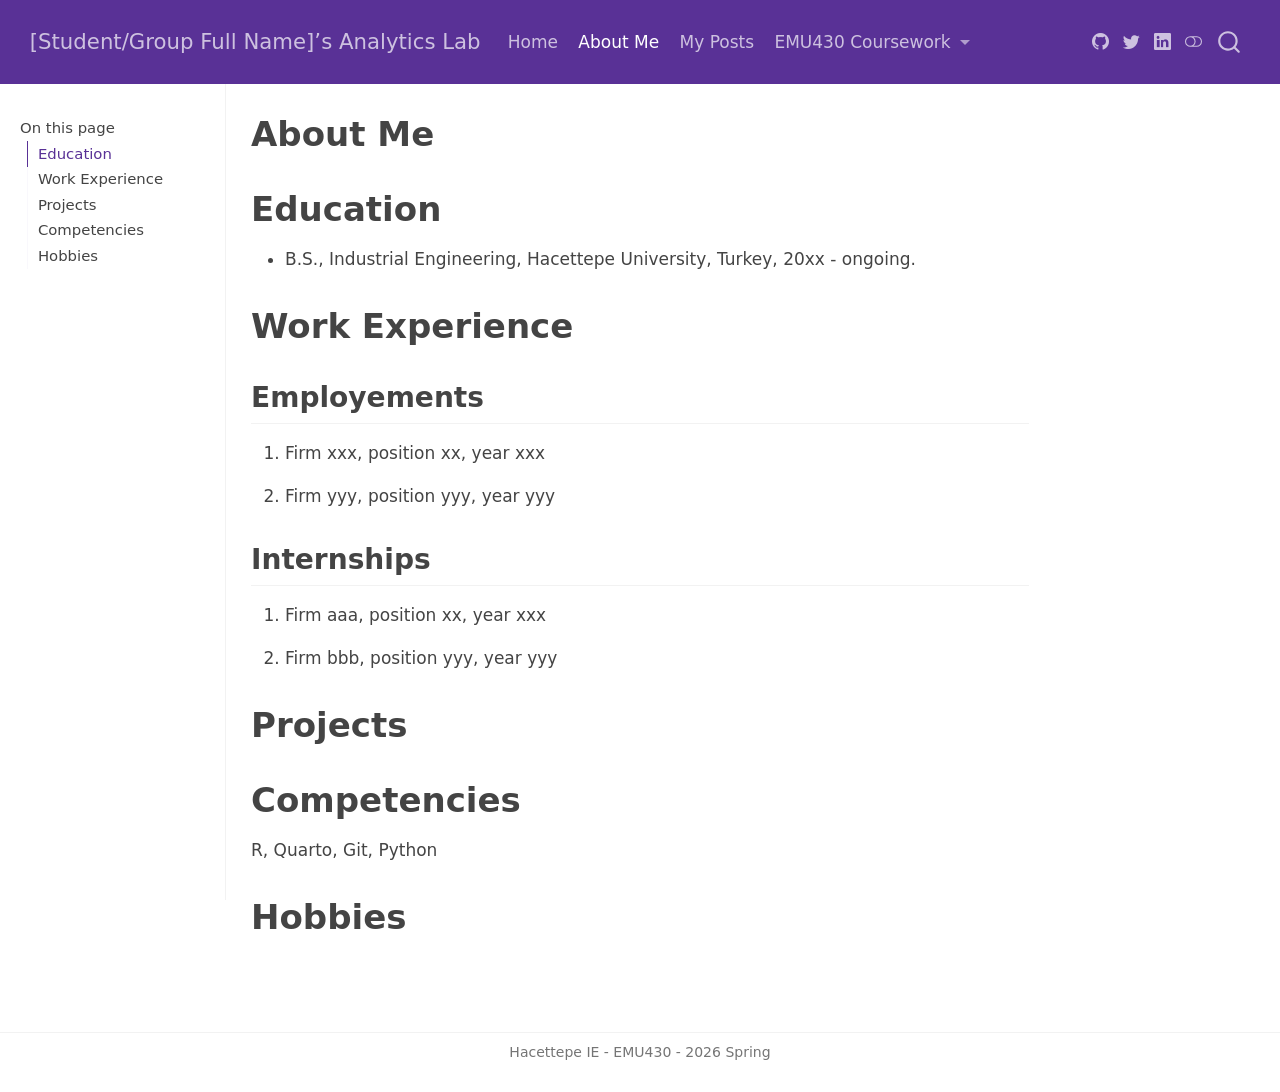
==== docs/about.html @ 42df0af8 "render website" ====
<!DOCTYPE html>
<html xmlns="http://www.w3.org/1999/xhtml" lang="en" xml:lang="en"><head>

<meta charset="utf-8">
<meta name="generator" content="quarto-1.9.30">

<meta name="viewport" content="width=device-width, initial-scale=1.0, user-scalable=yes">


<title>About Me – [Student/Group Full Name]’s Analytics Lab</title>
<style>
/* Default styles provided by pandoc.
** See https://pandoc.org/MANUAL.html#variables-for-html for config info.
*/
code{white-space: pre-wrap;}
span.smallcaps{font-variant: small-caps;}
div.columns{display: flex; gap: min(4vw, 1.5em);}
div.column{flex: auto; overflow-x: auto;}
div.hanging-indent{margin-left: 1.5em; text-indent: -1.5em;}
ul.task-list{list-style: none;}
ul.task-list li input[type="checkbox"] {
  width: 0.8em;
  margin: 0 0.8em 0.2em -1em; /* quarto-specific, see https://github.com/quarto-dev/quarto-cli/issues/4556 */ 
  vertical-align: middle;
}
</style>


<script src="site_libs/quarto-nav/quarto-nav.js"></script>
<script src="site_libs/quarto-nav/headroom.min.js"></script>
<script src="site_libs/clipboard/clipboard.min.js"></script>
<script src="site_libs/quarto-search/autocomplete.umd.js"></script>
<script src="site_libs/quarto-search/fuse.min.js"></script>
<script src="site_libs/quarto-search/quarto-search.js"></script>
<meta name="quarto:offset" content="./">
<script src="site_libs/quarto-html/quarto.js" type="module"></script>
<script src="site_libs/quarto-html/tabsets/tabsets.js" type="module"></script>
<script src="site_libs/quarto-html/popper.min.js"></script>
<script src="site_libs/quarto-html/tippy.umd.min.js"></script>
<script src="site_libs/quarto-html/anchor.min.js"></script>
<link href="site_libs/quarto-html/tippy.css" rel="stylesheet">
<link href="site_libs/quarto-html/quarto-syntax-highlighting-b6a8276bf55561bdbc268162d41bd1f7.css" rel="stylesheet" class="quarto-color-scheme" id="quarto-text-highlighting-styles">
<link href="site_libs/quarto-html/quarto-syntax-highlighting-dark-a8da12e74b29c2e7b17644f84b91567b.css" rel="stylesheet" class="quarto-color-scheme quarto-color-alternate" id="quarto-text-highlighting-styles">
<link href="site_libs/quarto-html/quarto-syntax-highlighting-b6a8276bf55561bdbc268162d41bd1f7.css" rel="stylesheet" class="quarto-color-scheme-extra" id="quarto-text-highlighting-styles">
<script src="site_libs/bootstrap/bootstrap.min.js"></script>
<link href="site_libs/bootstrap/bootstrap-icons.css" rel="stylesheet">
<link href="site_libs/bootstrap/bootstrap-395c188b881b0a90ebad1752b08cd63b.min.css" rel="stylesheet" append-hash="true" class="quarto-color-scheme" id="quarto-bootstrap" data-mode="light">
<link href="site_libs/bootstrap/bootstrap-dark-3bea599cb692cbf2e1308bd1668d69fb.min.css" rel="stylesheet" append-hash="true" class="quarto-color-scheme quarto-color-alternate" id="quarto-bootstrap" data-mode="dark">
<link href="site_libs/bootstrap/bootstrap-395c188b881b0a90ebad1752b08cd63b.min.css" rel="stylesheet" append-hash="true" class="quarto-color-scheme-extra" id="quarto-bootstrap" data-mode="light">
<script id="quarto-search-options" type="application/json">{
  "location": "navbar",
  "copy-button": false,
  "collapse-after": 3,
  "panel-placement": "end",
  "type": "overlay",
  "limit": 50,
  "keyboard-shortcut": [
    "f",
    "/",
    "s"
  ],
  "show-item-context": false,
  "language": {
    "search-no-results-text": "No results",
    "search-matching-documents-text": "matching documents",
    "search-copy-link-title": "Copy link to search",
    "search-hide-matches-text": "Hide additional matches",
    "search-more-match-text": "more match in this document",
    "search-more-matches-text": "more matches in this document",
    "search-clear-button-title": "Clear",
    "search-text-placeholder": "",
    "search-detached-cancel-button-title": "Cancel",
    "search-submit-button-title": "Submit",
    "search-label": "Search"
  }
}</script>


<link rel="stylesheet" href="styles.css">
</head>

<body class="docked nav-fixed quarto-light"><script id="quarto-html-before-body" type="application/javascript">
    const toggleBodyColorMode = (bsSheetEl) => {
      const mode = bsSheetEl.getAttribute("data-mode");
      const bodyEl = window.document.querySelector("body");
      if (mode === "dark") {
        bodyEl.classList.add("quarto-dark");
        bodyEl.classList.remove("quarto-light");
      } else {
        bodyEl.classList.add("quarto-light");
        bodyEl.classList.remove("quarto-dark");
      }
    }
    const toggleBodyColorPrimary = () => {
      const bsSheetEl = window.document.querySelector("link#quarto-bootstrap:not([rel=disabled-stylesheet])");
      if (bsSheetEl) {
        toggleBodyColorMode(bsSheetEl);
      }
    }
    const setColorSchemeToggle = (alternate) => {
      const toggles = window.document.querySelectorAll('.quarto-color-scheme-toggle');
      for (let i=0; i < toggles.length; i++) {
        const toggle = toggles[i];
        if (toggle) {
          if (alternate) {
            toggle.classList.add("alternate");
          } else {
            toggle.classList.remove("alternate");
          }
        }
      }
    };
    const toggleColorMode = (alternate) => {
      // Switch the stylesheets
      const primaryStylesheets = window.document.querySelectorAll('link.quarto-color-scheme:not(.quarto-color-alternate)');
      const alternateStylesheets = window.document.querySelectorAll('link.quarto-color-scheme.quarto-color-alternate');
      manageTransitions('#quarto-margin-sidebar .nav-link', false);
      if (alternate) {
        // note: dark is layered on light, we don't disable primary!
        enableStylesheet(alternateStylesheets);
        for (const sheetNode of alternateStylesheets) {
          if (sheetNode.id === "quarto-bootstrap") {
            toggleBodyColorMode(sheetNode);
          }
        }
      } else {
        disableStylesheet(alternateStylesheets);
        enableStylesheet(primaryStylesheets)
        toggleBodyColorPrimary();
      }
      manageTransitions('#quarto-margin-sidebar .nav-link', true);
      // Switch the toggles
      setColorSchemeToggle(alternate)
      // Hack to workaround the fact that safari doesn't
      // properly recolor the scrollbar when toggling (#1455)
      if (navigator.userAgent.indexOf('Safari') > 0 && navigator.userAgent.indexOf('Chrome') == -1) {
        manageTransitions("body", false);
        window.scrollTo(0, 1);
        setTimeout(() => {
          window.scrollTo(0, 0);
          manageTransitions("body", true);
        }, 40);
      }
    }
    const disableStylesheet = (stylesheets) => {
      for (let i=0; i < stylesheets.length; i++) {
        const stylesheet = stylesheets[i];
        stylesheet.rel = 'disabled-stylesheet';
      }
    }
    const enableStylesheet = (stylesheets) => {
      for (let i=0; i < stylesheets.length; i++) {
        const stylesheet = stylesheets[i];
        if(stylesheet.rel !== 'stylesheet') { // for Chrome, which will still FOUC without this check
          stylesheet.rel = 'stylesheet';
        }
      }
    }
    const manageTransitions = (selector, allowTransitions) => {
      const els = window.document.querySelectorAll(selector);
      for (let i=0; i < els.length; i++) {
        const el = els[i];
        if (allowTransitions) {
          el.classList.remove('notransition');
        } else {
          el.classList.add('notransition');
        }
      }
    }
    const isFileUrl = () => {
      return window.location.protocol === 'file:';
    }
    const hasAlternateSentinel = () => {
      let styleSentinel = getColorSchemeSentinel();
      if (styleSentinel !== null) {
        return styleSentinel === "alternate";
      } else {
        return false;
      }
    }
    const setStyleSentinel = (alternate) => {
      const value = alternate ? "alternate" : "default";
      if (!isFileUrl()) {
        window.localStorage.setItem("quarto-color-scheme", value);
      } else {
        localAlternateSentinel = value;
      }
    }
    const getColorSchemeSentinel = () => {
      if (!isFileUrl()) {
        const storageValue = window.localStorage.getItem("quarto-color-scheme");
        return storageValue != null ? storageValue : localAlternateSentinel;
      } else {
        return localAlternateSentinel;
      }
    }
    const toggleGiscusIfUsed = (isAlternate, darkModeDefault) => {
      const baseTheme = document.querySelector('#giscus-base-theme')?.value ?? 'light';
      const alternateTheme = document.querySelector('#giscus-alt-theme')?.value ?? 'dark';
      let newTheme = '';
      if(authorPrefersDark) {
        newTheme = isAlternate ? baseTheme : alternateTheme;
      } else {
        newTheme = isAlternate ? alternateTheme : baseTheme;
      }
      const changeGiscusTheme = () => {
        // From: https://github.com/giscus/giscus/issues/336
        const sendMessage = (message) => {
          const iframe = document.querySelector('iframe.giscus-frame');
          if (!iframe) return;
          iframe.contentWindow.postMessage({ giscus: message }, 'https://giscus.app');
        }
        sendMessage({
          setConfig: {
            theme: newTheme
          }
        });
      }
      const isGiscussLoaded = window.document.querySelector('iframe.giscus-frame') !== null;
      if (isGiscussLoaded) {
        changeGiscusTheme();
      }
    };
    const authorPrefersDark = false;
    const darkModeDefault = authorPrefersDark;
      document.querySelector('link#quarto-text-highlighting-styles.quarto-color-scheme-extra').rel = 'disabled-stylesheet';
      document.querySelector('link#quarto-bootstrap.quarto-color-scheme-extra').rel = 'disabled-stylesheet';
    let localAlternateSentinel = darkModeDefault ? 'alternate' : 'default';
    // Dark / light mode switch
    window.quartoToggleColorScheme = () => {
      // Read the current dark / light value
      let toAlternate = !hasAlternateSentinel();
      toggleColorMode(toAlternate);
      setStyleSentinel(toAlternate);
      toggleGiscusIfUsed(toAlternate, darkModeDefault);
      window.dispatchEvent(new Event('resize'));
    };
    // Switch to dark mode if need be
    if (hasAlternateSentinel()) {
      toggleColorMode(true);
    } else {
      toggleColorMode(false);
    }
  </script>

<div id="quarto-search-results"></div>
  <header id="quarto-header" class="headroom fixed-top">
    <nav class="navbar navbar-expand-lg " data-bs-theme="dark">
      <div class="navbar-container container-fluid">
      <div class="navbar-brand-container mx-auto">
    <a class="navbar-brand" href="./index.html">
    <span class="navbar-title">[Student/Group Full Name]’s Analytics Lab</span>
    </a>
  </div>
            <div id="quarto-search" class="" title="Search"></div>
          <button class="navbar-toggler" type="button" data-bs-toggle="collapse" data-bs-target="#navbarCollapse" aria-controls="navbarCollapse" role="menu" aria-expanded="false" aria-label="Toggle navigation" onclick="if (window.quartoToggleHeadroom) { window.quartoToggleHeadroom(); }">
  <span class="navbar-toggler-icon"></span>
</button>
          <div class="collapse navbar-collapse" id="navbarCollapse">
            <ul class="navbar-nav navbar-nav-scroll me-auto">
  <li class="nav-item">
    <a class="nav-link" href="./index.html"> 
<span class="menu-text">Home</span></a>
  </li>  
  <li class="nav-item">
    <a class="nav-link active" href="./about.html" aria-current="page"> 
<span class="menu-text">About Me</span></a>
  </li>  
  <li class="nav-item">
    <a class="nav-link" href="./posts.html"> 
<span class="menu-text">My Posts</span></a>
  </li>  
  <li class="nav-item dropdown ">
    <a class="nav-link dropdown-toggle" href="#" id="nav-menu-emu430-coursework" role="link" data-bs-toggle="dropdown" aria-expanded="false">
 <span class="menu-text">EMU430 Coursework</span>
    </a>
    <ul class="dropdown-menu" aria-labelledby="nav-menu-emu430-coursework">    
        <li>
    <a class="dropdown-item" href="./assignments.html">
 <span class="dropdown-text">Assignments</span></a>
  </li>  
        <li>
    <a class="dropdown-item" href="./project.html">
 <span class="dropdown-text">Project</span></a>
  </li>  
    </ul>
  </li>
</ul>
          </div> <!-- /navcollapse -->
            <div class="quarto-navbar-tools tools-wide">
    <a href="https://twitter.com" title="" class="quarto-navigation-tool px-1" aria-label=""><i class="bi bi-github"></i></a>
    <a href="https://twitter.com" title="" class="quarto-navigation-tool px-1" aria-label=""><i class="bi bi-twitter"></i></a>
    <a href="https://linkedin.com" title="" class="quarto-navigation-tool px-1" aria-label=""><i class="bi bi-linkedin"></i></a>
  <a href="" class="quarto-color-scheme-toggle quarto-navigation-tool  px-1" onclick="window.quartoToggleColorScheme(); return false;" title="Toggle dark mode"><i class="bi"></i></a>
</div>
      </div> <!-- /container-fluid -->
    </nav>
</header>
<!-- content -->
<div id="quarto-content" class="quarto-container page-columns page-rows-contents page-layout-article page-navbar">
<!-- sidebar -->
  <nav id="quarto-sidebar" class="sidebar collapse collapse-horizontal quarto-sidebar-collapse-item sidebar-navigation docked overflow-auto">
    <nav id="TOC" role="doc-toc" class="toc-active">
    <h2 id="toc-title">On this page</h2>
   
  <ul>
  <li><a href="#education" id="toc-education" class="nav-link active" data-scroll-target="#education">Education</a></li>
  <li><a href="#work-experience" id="toc-work-experience" class="nav-link" data-scroll-target="#work-experience">Work Experience</a>
  <ul class="collapse">
  <li><a href="#employements" id="toc-employements" class="nav-link" data-scroll-target="#employements">Employements</a></li>
  <li><a href="#internships" id="toc-internships" class="nav-link" data-scroll-target="#internships">Internships</a></li>
  </ul></li>
  <li><a href="#projects" id="toc-projects" class="nav-link" data-scroll-target="#projects">Projects</a></li>
  <li><a href="#competencies" id="toc-competencies" class="nav-link" data-scroll-target="#competencies">Competencies</a></li>
  <li><a href="#hobbies" id="toc-hobbies" class="nav-link" data-scroll-target="#hobbies">Hobbies</a></li>
  </ul>
</nav>
</nav>
<div id="quarto-sidebar-glass" class="quarto-sidebar-collapse-item" data-bs-toggle="collapse" data-bs-target=".quarto-sidebar-collapse-item"></div>
<!-- margin-sidebar -->
    <div id="quarto-margin-sidebar" class="sidebar margin-sidebar zindex-bottom">
    </div>
<!-- main -->
<main class="content" id="quarto-document-content">


<header id="title-block-header" class="quarto-title-block default">
<div class="quarto-title">
<h1 class="title">About Me</h1>
</div>



<div class="quarto-title-meta">

    
  
    
  </div>
  


</header>


<section id="education" class="level1">
<h1>Education</h1>
<ul>
<li>B.S., Industrial Engineering, Hacettepe University, Turkey, 20xx - ongoing.</li>
</ul>
</section>
<section id="work-experience" class="level1">
<h1>Work Experience</h1>
<section id="employements" class="level2">
<h2 class="anchored" data-anchor-id="employements">Employements</h2>
<ol type="1">
<li><p>Firm xxx, position xx, year xxx</p></li>
<li><p>Firm yyy, position yyy, year yyy</p></li>
</ol>
</section>
<section id="internships" class="level2">
<h2 class="anchored" data-anchor-id="internships">Internships</h2>
<ol type="1">
<li><p>Firm aaa, position xx, year xxx</p></li>
<li><p>Firm bbb, position yyy, year yyy</p></li>
</ol>
</section>
</section>
<section id="projects" class="level1">
<h1>Projects</h1>
</section>
<section id="competencies" class="level1">
<h1>Competencies</h1>
<p>R, Quarto, Git, Python</p>
</section>
<section id="hobbies" class="level1">
<h1>Hobbies</h1>


</section>

<a onclick="window.scrollTo(0, 0); return false;" role="button" id="quarto-back-to-top"><i class="bi bi-arrow-up"></i> Back to top</a></main> <!-- /main -->
<script id="quarto-html-after-body" type="application/javascript">
  window.document.addEventListener("DOMContentLoaded", function (event) {
    // Ensure there is a toggle, if there isn't float one in the top right
    if (window.document.querySelector('.quarto-color-scheme-toggle') === null) {
      const a = window.document.createElement('a');
      a.classList.add('top-right');
      a.classList.add('quarto-color-scheme-toggle');
      a.href = "";
      a.onclick = function() { try { window.quartoToggleColorScheme(); } catch {} return false; };
      const i = window.document.createElement("i");
      i.classList.add('bi');
      a.appendChild(i);
      window.document.body.appendChild(a);
    }
    setColorSchemeToggle(hasAlternateSentinel())
    const icon = "";
    const anchorJS = new window.AnchorJS();
    anchorJS.options = {
      placement: 'right',
      icon: icon
    };
    anchorJS.add('.anchored');
    const isCodeAnnotation = (el) => {
      for (const clz of el.classList) {
        if (clz.startsWith('code-annotation-')) {                     
          return true;
        }
      }
      return false;
    }
    const onCopySuccess = function(e) {
      // button target
      const button = e.trigger;
      // don't keep focus
      button.blur();
      // flash "checked"
      button.classList.add('code-copy-button-checked');
      var currentTitle = button.getAttribute("title");
      button.setAttribute("title", "Copied!");
      let tooltip;
      if (window.bootstrap) {
        button.setAttribute("data-bs-toggle", "tooltip");
        button.setAttribute("data-bs-placement", "left");
        button.setAttribute("data-bs-title", "Copied!");
        tooltip = new bootstrap.Tooltip(button, 
          { trigger: "manual", 
            customClass: "code-copy-button-tooltip",
            offset: [0, -8]});
        tooltip.show();    
      }
      setTimeout(function() {
        if (tooltip) {
          tooltip.hide();
          button.removeAttribute("data-bs-title");
          button.removeAttribute("data-bs-toggle");
          button.removeAttribute("data-bs-placement");
        }
        button.setAttribute("title", currentTitle);
        button.classList.remove('code-copy-button-checked');
      }, 1000);
      // clear code selection
      e.clearSelection();
    }
    const getTextToCopy = function(trigger) {
      const outerScaffold = trigger.parentElement.cloneNode(true);
      const codeEl = outerScaffold.querySelector('code');
      for (const childEl of codeEl.children) {
        if (isCodeAnnotation(childEl)) {
          childEl.remove();
        }
      }
      return codeEl.innerText;
    }
    const clipboard = new window.ClipboardJS('.code-copy-button:not([data-in-quarto-modal])', {
      text: getTextToCopy
    });
    clipboard.on('success', onCopySuccess);
    if (window.document.getElementById('quarto-embedded-source-code-modal')) {
      const clipboardModal = new window.ClipboardJS('.code-copy-button[data-in-quarto-modal]', {
        text: getTextToCopy,
        container: window.document.getElementById('quarto-embedded-source-code-modal')
      });
      clipboardModal.on('success', onCopySuccess);
    }
      var localhostRegex = new RegExp(/^(?:http|https):\/\/localhost\:?[0-9]*\//);
      var mailtoRegex = new RegExp(/^mailto:/);
        var filterRegex = new RegExp('/' + window.location.host + '/');
      var isInternal = (href) => {
          return filterRegex.test(href) || localhostRegex.test(href) || mailtoRegex.test(href);
      }
      // Inspect non-navigation links and adorn them if external
     var links = window.document.querySelectorAll('a[href]:not(.nav-link):not(.navbar-brand):not(.toc-action):not(.sidebar-link):not(.sidebar-item-toggle):not(.pagination-link):not(.no-external):not([aria-hidden]):not(.dropdown-item):not(.quarto-navigation-tool):not(.about-link)');
      for (var i=0; i<links.length; i++) {
        const link = links[i];
        if (!isInternal(link.href)) {
          // undo the damage that might have been done by quarto-nav.js in the case of
          // links that we want to consider external
          if (link.dataset.originalHref !== undefined) {
            link.href = link.dataset.originalHref;
          }
        }
      }
    function tippyHover(el, contentFn, onTriggerFn, onUntriggerFn) {
      const config = {
        allowHTML: true,
        maxWidth: 500,
        delay: 100,
        arrow: false,
        appendTo: function(el) {
            return el.parentElement;
        },
        interactive: true,
        interactiveBorder: 10,
        theme: 'quarto',
        placement: 'bottom-start',
      };
      if (contentFn) {
        config.content = contentFn;
      }
      if (onTriggerFn) {
        config.onTrigger = onTriggerFn;
      }
      if (onUntriggerFn) {
        config.onUntrigger = onUntriggerFn;
      }
      window.tippy(el, config); 
    }
    const noterefs = window.document.querySelectorAll('a[role="doc-noteref"]');
    for (var i=0; i<noterefs.length; i++) {
      const ref = noterefs[i];
      tippyHover(ref, function() {
        // use id or data attribute instead here
        let href = ref.getAttribute('data-footnote-href') || ref.getAttribute('href');
        try { href = new URL(href).hash; } catch {}
        const id = href.replace(/^#\/?/, "");
        const note = window.document.getElementById(id);
        if (note) {
          return note.innerHTML;
        } else {
          return "";
        }
      });
    }
    const xrefs = window.document.querySelectorAll('a.quarto-xref');
    const processXRef = (id, note) => {
      // Strip column container classes
      const stripColumnClz = (el) => {
        el.classList.remove("page-full", "page-columns");
        if (el.children) {
          for (const child of el.children) {
            stripColumnClz(child);
          }
        }
      }
      stripColumnClz(note)
      if (id === null || id.startsWith('sec-')) {
        // Special case sections, only their first couple elements
        const container = document.createElement("div");
        if (note.children && note.children.length > 2) {
          container.appendChild(note.children[0].cloneNode(true));
          for (let i = 1; i < note.children.length; i++) {
            const child = note.children[i];
            if (child.tagName === "P" && child.innerText === "") {
              continue;
            } else {
              container.appendChild(child.cloneNode(true));
              break;
            }
          }
          if (window.Quarto?.typesetMath) {
            window.Quarto.typesetMath(container);
          }
          return container.innerHTML
        } else {
          if (window.Quarto?.typesetMath) {
            window.Quarto.typesetMath(note);
          }
          return note.innerHTML;
        }
      } else {
        // Remove any anchor links if they are present
        const anchorLink = note.querySelector('a.anchorjs-link');
        if (anchorLink) {
          anchorLink.remove();
        }
        if (window.Quarto?.typesetMath) {
          window.Quarto.typesetMath(note);
        }
        if (note.classList.contains("callout")) {
          return note.outerHTML;
        } else {
          return note.innerHTML;
        }
      }
    }
    for (var i=0; i<xrefs.length; i++) {
      const xref = xrefs[i];
      tippyHover(xref, undefined, function(instance) {
        instance.disable();
        let url = xref.getAttribute('href');
        let hash = undefined; 
        if (url.startsWith('#')) {
          hash = url;
        } else {
          try { hash = new URL(url).hash; } catch {}
        }
        if (hash) {
          const id = hash.replace(/^#\/?/, "");
          const note = window.document.getElementById(id);
          if (note !== null) {
            try {
              const html = processXRef(id, note.cloneNode(true));
              instance.setContent(html);
            } finally {
              instance.enable();
              instance.show();
            }
          } else {
            // See if we can fetch this
            fetch(url.split('#')[0])
            .then(res => res.text())
            .then(html => {
              const parser = new DOMParser();
              const htmlDoc = parser.parseFromString(html, "text/html");
              const note = htmlDoc.getElementById(id);
              if (note !== null) {
                const html = processXRef(id, note);
                instance.setContent(html);
              } 
            }).finally(() => {
              instance.enable();
              instance.show();
            });
          }
        } else {
          // See if we can fetch a full url (with no hash to target)
          // This is a special case and we should probably do some content thinning / targeting
          fetch(url)
          .then(res => res.text())
          .then(html => {
            const parser = new DOMParser();
            const htmlDoc = parser.parseFromString(html, "text/html");
            const note = htmlDoc.querySelector('main.content');
            if (note !== null) {
              // This should only happen for chapter cross references
              // (since there is no id in the URL)
              // remove the first header
              if (note.children.length > 0 && note.children[0].tagName === "HEADER") {
                note.children[0].remove();
              }
              const html = processXRef(null, note);
              instance.setContent(html);
            } 
          }).finally(() => {
            instance.enable();
            instance.show();
          });
        }
      }, function(instance) {
      });
    }
        let selectedAnnoteEl;
        const selectorForAnnotation = ( cell, annotation) => {
          let cellAttr = 'data-code-cell="' + cell + '"';
          let lineAttr = 'data-code-annotation="' +  annotation + '"';
          const selector = 'span[' + cellAttr + '][' + lineAttr + ']';
          return selector;
        }
        const selectCodeLines = (annoteEl) => {
          const doc = window.document;
          const targetCell = annoteEl.getAttribute("data-target-cell");
          const targetAnnotation = annoteEl.getAttribute("data-target-annotation");
          const annoteSpan = window.document.querySelector(selectorForAnnotation(targetCell, targetAnnotation));
          const lines = annoteSpan.getAttribute("data-code-lines").split(",");
          const lineIds = lines.map((line) => {
            return targetCell + "-" + line;
          })
          let top = null;
          let height = null;
          let parent = null;
          if (lineIds.length > 0) {
              //compute the position of the single el (top and bottom and make a div)
              const el = window.document.getElementById(lineIds[0]);
              top = el.offsetTop;
              height = el.offsetHeight;
              parent = el.parentElement.parentElement;
            if (lineIds.length > 1) {
              const lastEl = window.document.getElementById(lineIds[lineIds.length - 1]);
              const bottom = lastEl.offsetTop + lastEl.offsetHeight;
              height = bottom - top;
            }
            if (top !== null && height !== null && parent !== null) {
              // cook up a div (if necessary) and position it 
              let div = window.document.getElementById("code-annotation-line-highlight");
              if (div === null) {
                div = window.document.createElement("div");
                div.setAttribute("id", "code-annotation-line-highlight");
                div.style.position = 'absolute';
                parent.appendChild(div);
              }
              div.style.top = top - 2 + "px";
              div.style.height = height + 4 + "px";
              div.style.left = 0;
              let gutterDiv = window.document.getElementById("code-annotation-line-highlight-gutter");
              if (gutterDiv === null) {
                gutterDiv = window.document.createElement("div");
                gutterDiv.setAttribute("id", "code-annotation-line-highlight-gutter");
                gutterDiv.style.position = 'absolute';
                const codeCell = window.document.getElementById(targetCell);
                const gutter = codeCell.querySelector('.code-annotation-gutter');
                gutter.appendChild(gutterDiv);
              }
              gutterDiv.style.top = top - 2 + "px";
              gutterDiv.style.height = height + 4 + "px";
            }
            selectedAnnoteEl = annoteEl;
          }
        };
        const unselectCodeLines = () => {
          const elementsIds = ["code-annotation-line-highlight", "code-annotation-line-highlight-gutter"];
          elementsIds.forEach((elId) => {
            const div = window.document.getElementById(elId);
            if (div) {
              div.remove();
            }
          });
          selectedAnnoteEl = undefined;
        };
          // Handle positioning of the toggle
      window.addEventListener(
        "resize",
        throttle(() => {
          elRect = undefined;
          if (selectedAnnoteEl) {
            selectCodeLines(selectedAnnoteEl);
          }
        }, 10)
      );
      function throttle(fn, ms) {
      let throttle = false;
      let timer;
        return (...args) => {
          if(!throttle) { // first call gets through
              fn.apply(this, args);
              throttle = true;
          } else { // all the others get throttled
              if(timer) clearTimeout(timer); // cancel #2
              timer = setTimeout(() => {
                fn.apply(this, args);
                timer = throttle = false;
              }, ms);
          }
        };
      }
        // Attach click handler to the DT
        const annoteDls = window.document.querySelectorAll('dt[data-target-cell]');
        for (const annoteDlNode of annoteDls) {
          annoteDlNode.addEventListener('click', (event) => {
            const clickedEl = event.target;
            if (clickedEl !== selectedAnnoteEl) {
              unselectCodeLines();
              const activeEl = window.document.querySelector('dt[data-target-cell].code-annotation-active');
              if (activeEl) {
                activeEl.classList.remove('code-annotation-active');
              }
              selectCodeLines(clickedEl);
              clickedEl.classList.add('code-annotation-active');
            } else {
              // Unselect the line
              unselectCodeLines();
              clickedEl.classList.remove('code-annotation-active');
            }
          });
        }
    const findCites = (el) => {
      const parentEl = el.parentElement;
      if (parentEl) {
        const cites = parentEl.dataset.cites;
        if (cites) {
          return {
            el,
            cites: cites.split(' ')
          };
        } else {
          return findCites(el.parentElement)
        }
      } else {
        return undefined;
      }
    };
    var bibliorefs = window.document.querySelectorAll('a[role="doc-biblioref"]');
    for (var i=0; i<bibliorefs.length; i++) {
      const ref = bibliorefs[i];
      const citeInfo = findCites(ref);
      if (citeInfo) {
        tippyHover(citeInfo.el, function() {
          var popup = window.document.createElement('div');
          citeInfo.cites.forEach(function(cite) {
            var citeDiv = window.document.createElement('div');
            citeDiv.classList.add('hanging-indent');
            citeDiv.classList.add('csl-entry');
            var biblioDiv = window.document.getElementById('ref-' + cite);
            if (biblioDiv) {
              citeDiv.innerHTML = biblioDiv.innerHTML;
            }
            popup.appendChild(citeDiv);
          });
          return popup.innerHTML;
        });
      }
    }
  });
  </script>
</div> <!-- /content -->
<footer class="footer">
  <div class="nav-footer">
    <div class="nav-footer-left">
      &nbsp;
    </div>   
    <div class="nav-footer-center">
<p>Hacettepe IE - EMU430 - 2026 Spring</p>
</div>
    <div class="nav-footer-right">
      &nbsp;
    </div>
  </div>
</footer>




</body></html>
---- docs/site_libs/quarto-html/quarto-syntax-highlighting-b6a8276bf55561bdbc268162d41bd1f7.css ----
/* quarto syntax highlight colors */
:root {
  --quarto-hl-ot-color: #003B4F;
  --quarto-hl-at-color: #657422;
  --quarto-hl-ss-color: #20794D;
  --quarto-hl-an-color: #5E5E5E;
  --quarto-hl-fu-color: #4758AB;
  --quarto-hl-st-color: #20794D;
  --quarto-hl-cf-color: #003B4F;
  --quarto-hl-op-color: #5E5E5E;
  --quarto-hl-er-color: #AD0000;
  --quarto-hl-bn-color: #AD0000;
  --quarto-hl-al-color: #AD0000;
  --quarto-hl-va-color: #111111;
  --quarto-hl-bu-color: inherit;
  --quarto-hl-ex-color: inherit;
  --quarto-hl-pp-color: #AD0000;
  --quarto-hl-in-color: #5E5E5E;
  --quarto-hl-vs-color: #20794D;
  --quarto-hl-wa-color: #5E5E5E;
  --quarto-hl-do-color: #5E5E5E;
  --quarto-hl-im-color: #00769E;
  --quarto-hl-ch-color: #20794D;
  --quarto-hl-dt-color: #AD0000;
  --quarto-hl-fl-color: #AD0000;
  --quarto-hl-co-color: #5E5E5E;
  --quarto-hl-cv-color: #5E5E5E;
  --quarto-hl-cn-color: #8f5902;
  --quarto-hl-sc-color: #5E5E5E;
  --quarto-hl-dv-color: #AD0000;
  --quarto-hl-kw-color: #003B4F;
}

/* other quarto variables */
:root {
  --quarto-font-monospace: SFMono-Regular, Menlo, Monaco, Consolas, "Liberation Mono", "Courier New", monospace;
}

/* syntax highlight based on Pandoc's rules */
pre > code.sourceCode > span {
  color: #003B4F;
}

code.sourceCode > span {
  color: #003B4F;
}

div.sourceCode,
div.sourceCode pre.sourceCode {
  color: #003B4F;
}

/* Normal */
code span {
  color: #003B4F;
}

/* Alert */
code span.al {
  color: #AD0000;
  font-style: inherit;
}

/* Annotation */
code span.an {
  color: #5E5E5E;
  font-style: inherit;
}

/* Attribute */
code span.at {
  color: #657422;
  font-style: inherit;
}

/* BaseN */
code span.bn {
  color: #AD0000;
  font-style: inherit;
}

/* BuiltIn */
code span.bu {
  font-style: inherit;
}

/* ControlFlow */
code span.cf {
  color: #003B4F;
  font-weight: bold;
  font-style: inherit;
}

/* Char */
code span.ch {
  color: #20794D;
  font-style: inherit;
}

/* Constant */
code span.cn {
  color: #8f5902;
  font-style: inherit;
}

/* Comment */
code span.co {
  color: #5E5E5E;
  font-style: inherit;
}

/* CommentVar */
code span.cv {
  color: #5E5E5E;
  font-style: italic;
}

/* Documentation */
code span.do {
  color: #5E5E5E;
  font-style: italic;
}

/* DataType */
code span.dt {
  color: #AD0000;
  font-style: inherit;
}

/* DecVal */
code span.dv {
  color: #AD0000;
  font-style: inherit;
}

/* Error */
code span.er {
  color: #AD0000;
  font-style: inherit;
}

/* Extension */
code span.ex {
  font-style: inherit;
}

/* Float */
code span.fl {
  color: #AD0000;
  font-style: inherit;
}

/* Function */
code span.fu {
  color: #4758AB;
  font-style: inherit;
}

/* Import */
code span.im {
  color: #00769E;
  font-style: inherit;
}

/* Information */
code span.in {
  color: #5E5E5E;
  font-style: inherit;
}

/* Keyword */
code span.kw {
  color: #003B4F;
  font-weight: bold;
  font-style: inherit;
}

/* Operator */
code span.op {
  color: #5E5E5E;
  font-style: inherit;
}

/* Other */
code span.ot {
  color: #003B4F;
  font-style: inherit;
}

/* Preprocessor */
code span.pp {
  color: #AD0000;
  font-style: inherit;
}

/* SpecialChar */
code span.sc {
  color: #5E5E5E;
  font-style: inherit;
}

/* SpecialString */
code span.ss {
  color: #20794D;
  font-style: inherit;
}

/* String */
code span.st {
  color: #20794D;
  font-style: inherit;
}

/* Variable */
code span.va {
  color: #111111;
  font-style: inherit;
}

/* VerbatimString */
code span.vs {
  color: #20794D;
  font-style: inherit;
}

/* Warning */
code span.wa {
  color: #5E5E5E;
  font-style: italic;
}

.prevent-inlining {
  content: "</";
}

/*# sourceMappingURL=5eae6a9ed249137e627790aed33a8396.css.map */
---- docs/site_libs/quarto-html/quarto-syntax-highlighting-dark-a8da12e74b29c2e7b17644f84b91567b.css ----
/* quarto syntax highlight colors */
:root {
  --quarto-hl-al-color: #f07178;
  --quarto-hl-an-color: #d4d0ab;
  --quarto-hl-at-color: #00e0e0;
  --quarto-hl-bn-color: #d4d0ab;
  --quarto-hl-bu-color: #abe338;
  --quarto-hl-ch-color: #abe338;
  --quarto-hl-co-color: #f8f8f2;
  --quarto-hl-cv-color: #ffd700;
  --quarto-hl-cn-color: #ffd700;
  --quarto-hl-cf-color: #ffa07a;
  --quarto-hl-dt-color: #ffa07a;
  --quarto-hl-dv-color: #d4d0ab;
  --quarto-hl-do-color: #f8f8f2;
  --quarto-hl-er-color: #f07178;
  --quarto-hl-ex-color: #00e0e0;
  --quarto-hl-fl-color: #d4d0ab;
  --quarto-hl-fu-color: #ffa07a;
  --quarto-hl-im-color: #abe338;
  --quarto-hl-in-color: #d4d0ab;
  --quarto-hl-kw-color: #ffa07a;
  --quarto-hl-op-color: #ffa07a;
  --quarto-hl-ot-color: #00e0e0;
  --quarto-hl-pp-color: #dcc6e0;
  --quarto-hl-re-color: #00e0e0;
  --quarto-hl-sc-color: #abe338;
  --quarto-hl-ss-color: #abe338;
  --quarto-hl-st-color: #abe338;
  --quarto-hl-va-color: #00e0e0;
  --quarto-hl-vs-color: #abe338;
  --quarto-hl-wa-color: #dcc6e0;
}

/* other quarto variables */
:root {
  --quarto-font-monospace: SFMono-Regular, Menlo, Monaco, Consolas, "Liberation Mono", "Courier New", monospace;
}

/* syntax highlight based on Pandoc's rules */
pre > code.sourceCode > span {
  color: #f8f8f2;
}

code.sourceCode > span {
  color: #f8f8f2;
}

div.sourceCode,
div.sourceCode pre.sourceCode {
  color: #f8f8f2;
}

/* Normal */
code span {
  color: #f8f8f2;
}

/* Alert */
code span.al {
  color: #f07178;
}

/* Annotation */
code span.an {
  color: #d4d0ab;
}

/* Attribute */
code span.at {
  color: #00e0e0;
}

/* BaseN */
code span.bn {
  color: #d4d0ab;
}

/* BuiltIn */
code span.bu {
  color: #abe338;
}

/* ControlFlow */
code span.cf {
  font-weight: bold;
  color: #ffa07a;
}

/* Char */
code span.ch {
  color: #abe338;
}

/* Constant */
code span.cn {
  color: #ffd700;
}

/* Comment */
code span.co {
  font-style: italic;
  color: #f8f8f2;
}

/* CommentVar */
code span.cv {
  color: #ffd700;
}

/* Documentation */
code span.do {
  color: #f8f8f2;
}

/* DataType */
code span.dt {
  color: #ffa07a;
}

/* DecVal */
code span.dv {
  color: #d4d0ab;
}

/* Error */
code span.er {
  color: #f07178;
  text-decoration: underline;
}

/* Extension */
code span.ex {
  font-weight: bold;
  color: #00e0e0;
}

/* Float */
code span.fl {
  color: #d4d0ab;
}

/* Function */
code span.fu {
  color: #ffa07a;
}

/* Import */
code span.im {
  color: #abe338;
}

/* Information */
code span.in {
  color: #d4d0ab;
}

/* Keyword */
code span.kw {
  font-weight: bold;
  color: #ffa07a;
}

/* Operator */
code span.op {
  color: #ffa07a;
}

/* Other */
code span.ot {
  color: #00e0e0;
}

/* Preprocessor */
code span.pp {
  color: #dcc6e0;
}

/* RegionMarker */
code span.re {
  background-color: #f8f8f2;
  color: #00e0e0;
}

/* SpecialChar */
code span.sc {
  color: #abe338;
}

/* SpecialString */
code span.ss {
  color: #abe338;
}

/* String */
code span.st {
  color: #abe338;
}

/* Variable */
code span.va {
  color: #00e0e0;
}

/* VerbatimString */
code span.vs {
  color: #abe338;
}

/* Warning */
code span.wa {
  color: #dcc6e0;
}

.prevent-inlining {
  content: "</";
}

/*# sourceMappingURL=f841a2e569336199598ea48cb295f6f3.css.map */
---- docs/site_libs/quarto-html/quarto-syntax-highlighting-b6a8276bf55561bdbc268162d41bd1f7.css ----
/* quarto syntax highlight colors */
:root {
  --quarto-hl-ot-color: #003B4F;
  --quarto-hl-at-color: #657422;
  --quarto-hl-ss-color: #20794D;
  --quarto-hl-an-color: #5E5E5E;
  --quarto-hl-fu-color: #4758AB;
  --quarto-hl-st-color: #20794D;
  --quarto-hl-cf-color: #003B4F;
  --quarto-hl-op-color: #5E5E5E;
  --quarto-hl-er-color: #AD0000;
  --quarto-hl-bn-color: #AD0000;
  --quarto-hl-al-color: #AD0000;
  --quarto-hl-va-color: #111111;
  --quarto-hl-bu-color: inherit;
  --quarto-hl-ex-color: inherit;
  --quarto-hl-pp-color: #AD0000;
  --quarto-hl-in-color: #5E5E5E;
  --quarto-hl-vs-color: #20794D;
  --quarto-hl-wa-color: #5E5E5E;
  --quarto-hl-do-color: #5E5E5E;
  --quarto-hl-im-color: #00769E;
  --quarto-hl-ch-color: #20794D;
  --quarto-hl-dt-color: #AD0000;
  --quarto-hl-fl-color: #AD0000;
  --quarto-hl-co-color: #5E5E5E;
  --quarto-hl-cv-color: #5E5E5E;
  --quarto-hl-cn-color: #8f5902;
  --quarto-hl-sc-color: #5E5E5E;
  --quarto-hl-dv-color: #AD0000;
  --quarto-hl-kw-color: #003B4F;
}

/* other quarto variables */
:root {
  --quarto-font-monospace: SFMono-Regular, Menlo, Monaco, Consolas, "Liberation Mono", "Courier New", monospace;
}

/* syntax highlight based on Pandoc's rules */
pre > code.sourceCode > span {
  color: #003B4F;
}

code.sourceCode > span {
  color: #003B4F;
}

div.sourceCode,
div.sourceCode pre.sourceCode {
  color: #003B4F;
}

/* Normal */
code span {
  color: #003B4F;
}

/* Alert */
code span.al {
  color: #AD0000;
  font-style: inherit;
}

/* Annotation */
code span.an {
  color: #5E5E5E;
  font-style: inherit;
}

/* Attribute */
code span.at {
  color: #657422;
  font-style: inherit;
}

/* BaseN */
code span.bn {
  color: #AD0000;
  font-style: inherit;
}

/* BuiltIn */
code span.bu {
  font-style: inherit;
}

/* ControlFlow */
code span.cf {
  color: #003B4F;
  font-weight: bold;
  font-style: inherit;
}

/* Char */
code span.ch {
  color: #20794D;
  font-style: inherit;
}

/* Constant */
code span.cn {
  color: #8f5902;
  font-style: inherit;
}

/* Comment */
code span.co {
  color: #5E5E5E;
  font-style: inherit;
}

/* CommentVar */
code span.cv {
  color: #5E5E5E;
  font-style: italic;
}

/* Documentation */
code span.do {
  color: #5E5E5E;
  font-style: italic;
}

/* DataType */
code span.dt {
  color: #AD0000;
  font-style: inherit;
}

/* DecVal */
code span.dv {
  color: #AD0000;
  font-style: inherit;
}

/* Error */
code span.er {
  color: #AD0000;
  font-style: inherit;
}

/* Extension */
code span.ex {
  font-style: inherit;
}

/* Float */
code span.fl {
  color: #AD0000;
  font-style: inherit;
}

/* Function */
code span.fu {
  color: #4758AB;
  font-style: inherit;
}

/* Import */
code span.im {
  color: #00769E;
  font-style: inherit;
}

/* Information */
code span.in {
  color: #5E5E5E;
  font-style: inherit;
}

/* Keyword */
code span.kw {
  color: #003B4F;
  font-weight: bold;
  font-style: inherit;
}

/* Operator */
code span.op {
  color: #5E5E5E;
  font-style: inherit;
}

/* Other */
code span.ot {
  color: #003B4F;
  font-style: inherit;
}

/* Preprocessor */
code span.pp {
  color: #AD0000;
  font-style: inherit;
}

/* SpecialChar */
code span.sc {
  color: #5E5E5E;
  font-style: inherit;
}

/* SpecialString */
code span.ss {
  color: #20794D;
  font-style: inherit;
}

/* String */
code span.st {
  color: #20794D;
  font-style: inherit;
}

/* Variable */
code span.va {
  color: #111111;
  font-style: inherit;
}

/* VerbatimString */
code span.vs {
  color: #20794D;
  font-style: inherit;
}

/* Warning */
code span.wa {
  color: #5E5E5E;
  font-style: italic;
}

.prevent-inlining {
  content: "</";
}

/*# sourceMappingURL=5eae6a9ed249137e627790aed33a8396.css.map */
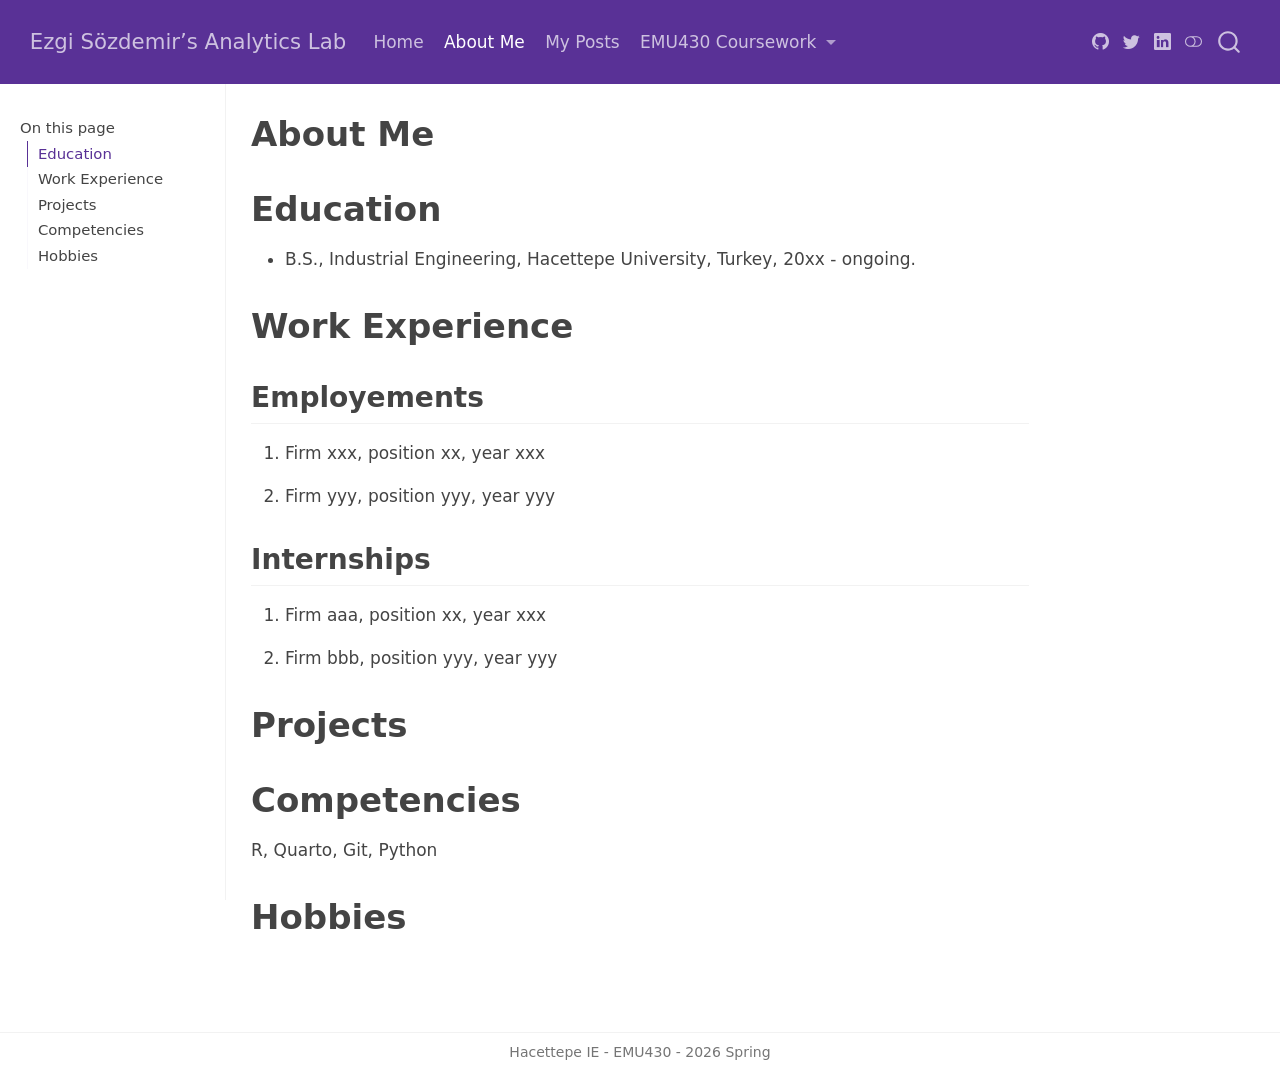
==== commit 4344dc0d: "update site title" ====
--- a/docs/about.html
+++ b/docs/about.html
@@ -7,7 +7,7 @@
 <meta name="viewport" content="width=device-width, initial-scale=1.0, user-scalable=yes">
 
 
-<title>About Me – [Student/Group Full Name]’s Analytics Lab</title>
+<title>About Me – Ezgi Sözdemir’s Analytics Lab</title>
 <style>
 /* Default styles provided by pandoc.
 ** See https://pandoc.org/MANUAL.html#variables-for-html for config info.
@@ -249,7 +249,7 @@
       <div class="navbar-container container-fluid">
       <div class="navbar-brand-container mx-auto">
     <a class="navbar-brand" href="./index.html">
-    <span class="navbar-title">[Student/Group Full Name]’s Analytics Lab</span>
+    <span class="navbar-title">Ezgi Sözdemir’s Analytics Lab</span>
     </a>
   </div>
             <div id="quarto-search" class="" title="Search"></div>
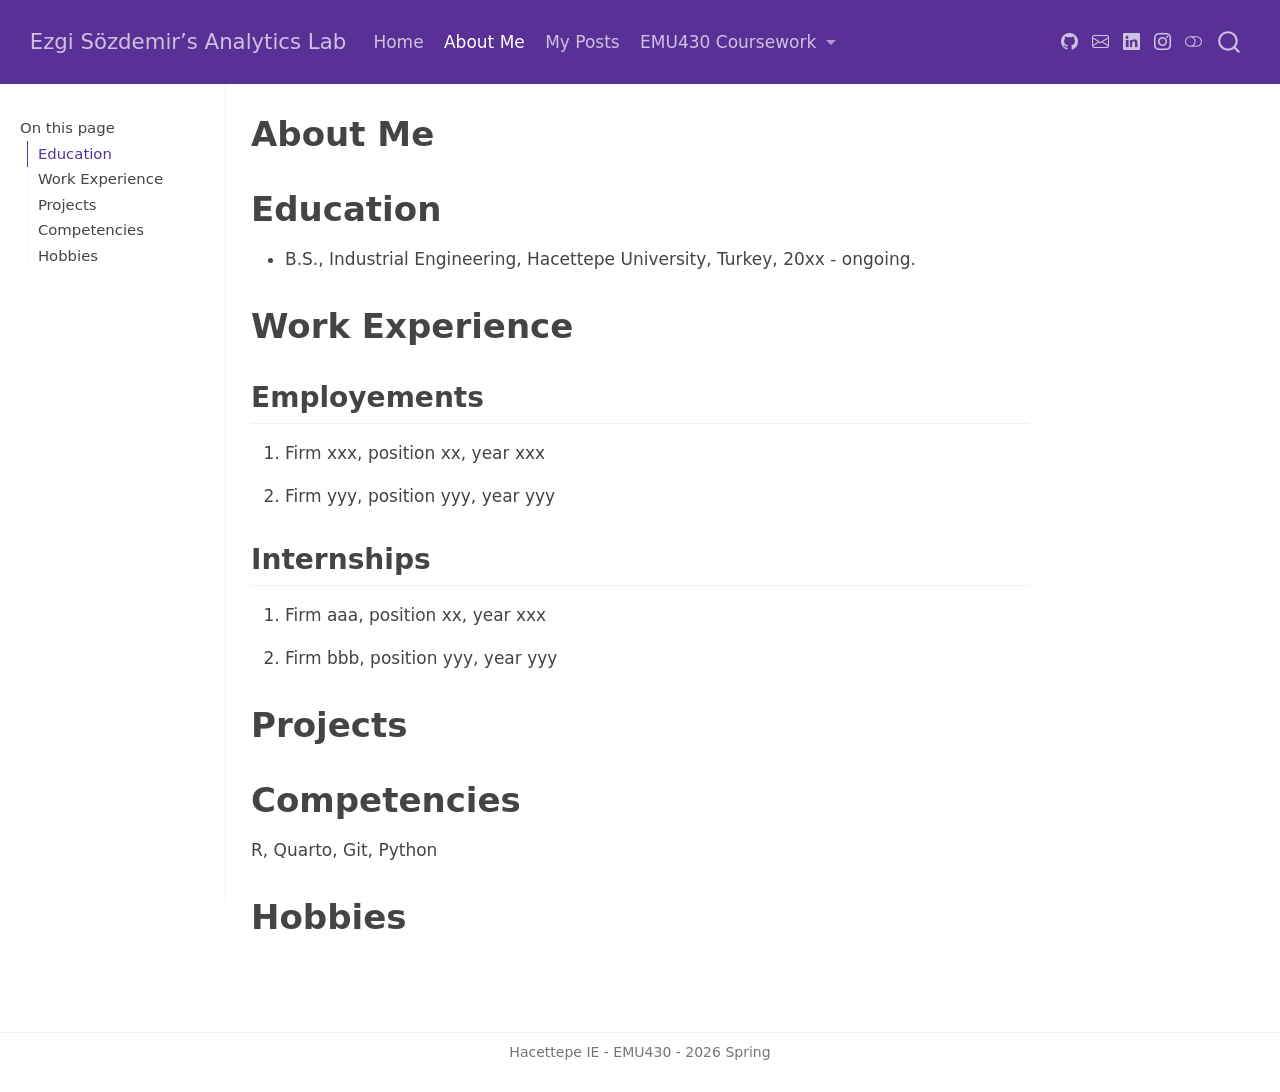
==== commit 3cb8ac6a: "add instagram icon" ====
--- a/docs/about.html
+++ b/docs/about.html
@@ -288,9 +288,10 @@
 </ul>
           </div> <!-- /navcollapse -->
             <div class="quarto-navbar-tools tools-wide">
-    <a href="https://twitter.com" title="" class="quarto-navigation-tool px-1" aria-label=""><i class="bi bi-github"></i></a>
-    <a href="https://twitter.com" title="" class="quarto-navigation-tool px-1" aria-label=""><i class="bi bi-twitter"></i></a>
-    <a href="https://linkedin.com" title="" class="quarto-navigation-tool px-1" aria-label=""><i class="bi bi-linkedin"></i></a>
+    <a href="https://github.com/ezgisozdemir" title="" class="quarto-navigation-tool px-1" aria-label=""><i class="bi bi-github"></i></a>
+    <a href="mailto:sozdemirezgi@gmail.com" title="" class="quarto-navigation-tool px-1" aria-label=""><i class="bi bi-envelope"></i></a>
+    <a href="https://www.linkedin.com/in/ezgisozdemir1006/" title="" class="quarto-navigation-tool px-1" aria-label=""><i class="bi bi-linkedin"></i></a>
+    <a href="https://www.instagram.com/sozdemirezgi/" title="" class="quarto-navigation-tool px-1" aria-label=""><i class="bi bi-instagram"></i></a>
   <a href="" class="quarto-color-scheme-toggle quarto-navigation-tool  px-1" onclick="window.quartoToggleColorScheme(); return false;" title="Toggle dark mode"><i class="bi"></i></a>
 </div>
       </div> <!-- /container-fluid -->
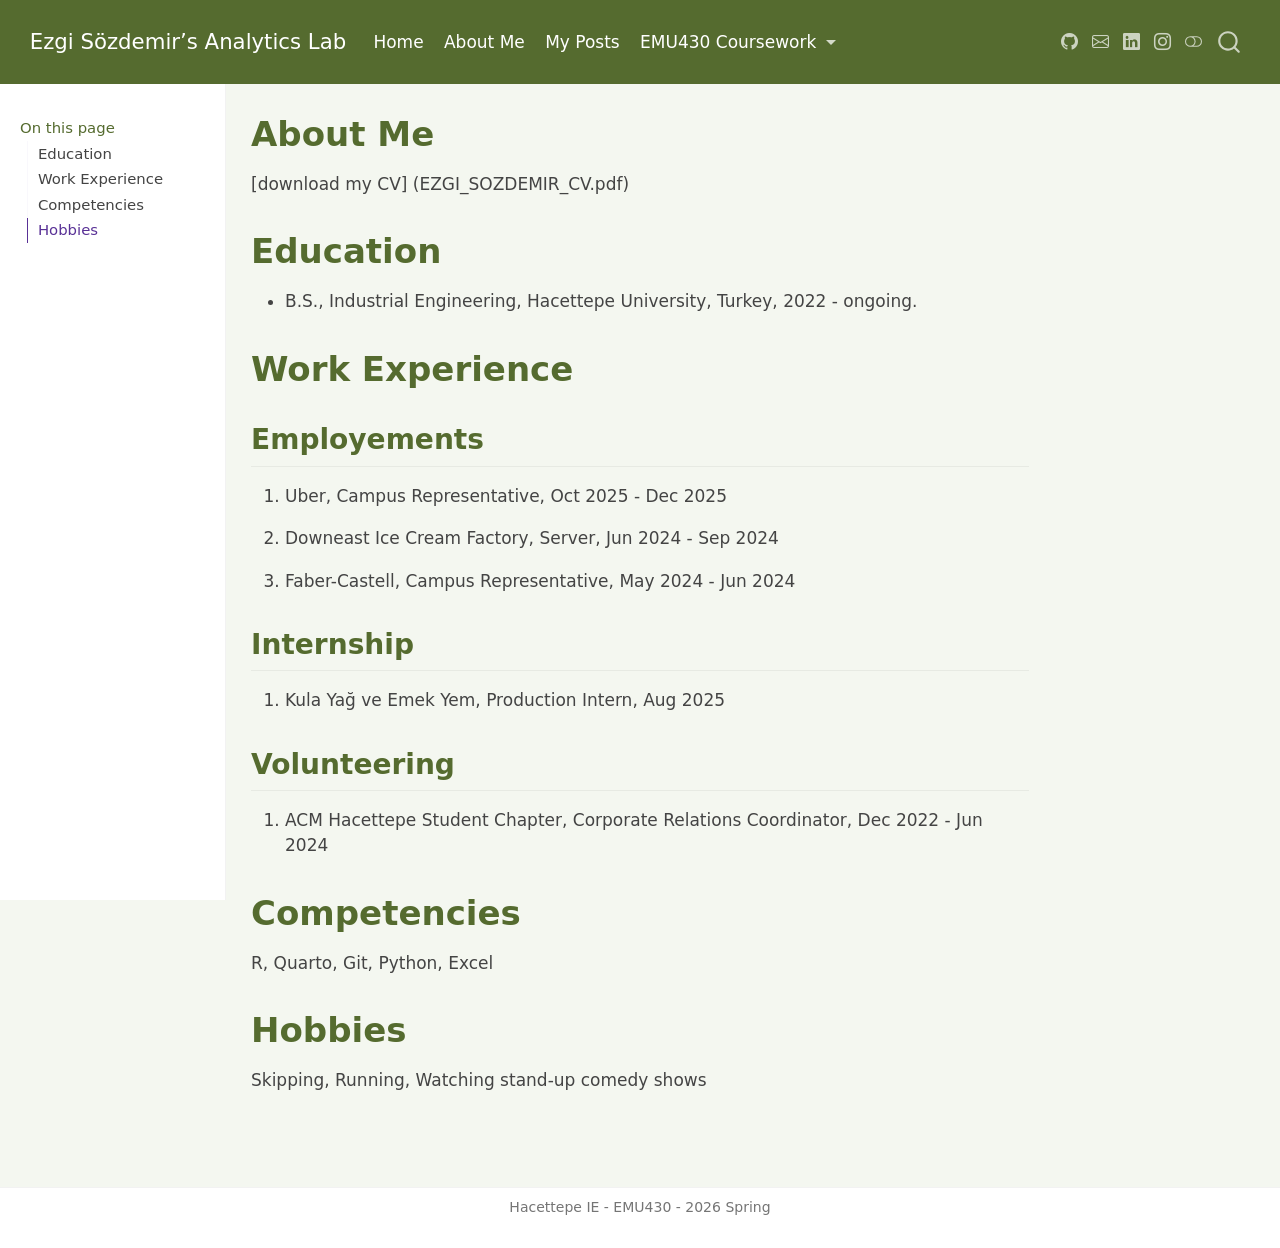
==== commit c07a1339: "hobbies" ====
--- a/docs/about.html
+++ b/docs/about.html
@@ -309,9 +309,9 @@
   <li><a href="#work-experience" id="toc-work-experience" class="nav-link" data-scroll-target="#work-experience">Work Experience</a>
   <ul class="collapse">
   <li><a href="#employements" id="toc-employements" class="nav-link" data-scroll-target="#employements">Employements</a></li>
-  <li><a href="#internships" id="toc-internships" class="nav-link" data-scroll-target="#internships">Internships</a></li>
+  <li><a href="#internship" id="toc-internship" class="nav-link" data-scroll-target="#internship">Internship</a></li>
+  <li><a href="#volunteering" id="toc-volunteering" class="nav-link" data-scroll-target="#volunteering">Volunteering</a></li>
   </ul></li>
-  <li><a href="#projects" id="toc-projects" class="nav-link" data-scroll-target="#projects">Projects</a></li>
   <li><a href="#competencies" id="toc-competencies" class="nav-link" data-scroll-target="#competencies">Competencies</a></li>
   <li><a href="#hobbies" id="toc-hobbies" class="nav-link" data-scroll-target="#hobbies">Hobbies</a></li>
   </ul>
@@ -344,10 +344,11 @@
 </header>
 
 
+<p>[download my CV] (EZGI_SOZDEMIR_CV.pdf)</p>
 <section id="education" class="level1">
 <h1>Education</h1>
 <ul>
-<li>B.S., Industrial Engineering, Hacettepe University, Turkey, 20xx - ongoing.</li>
+<li>B.S., Industrial Engineering, Hacettepe University, Turkey, 2022 - ongoing.</li>
 </ul>
 </section>
 <section id="work-experience" class="level1">
@@ -355,27 +356,31 @@
 <section id="employements" class="level2">
 <h2 class="anchored" data-anchor-id="employements">Employements</h2>
 <ol type="1">
-<li><p>Firm xxx, position xx, year xxx</p></li>
-<li><p>Firm yyy, position yyy, year yyy</p></li>
+<li><p>Uber, Campus Representative, Oct 2025 - Dec 2025</p></li>
+<li><p>Downeast Ice Cream Factory, Server, Jun 2024 - Sep 2024</p></li>
+<li><p>Faber-Castell, Campus Representative, May 2024 - Jun 2024</p></li>
 </ol>
 </section>
-<section id="internships" class="level2">
-<h2 class="anchored" data-anchor-id="internships">Internships</h2>
+<section id="internship" class="level2">
+<h2 class="anchored" data-anchor-id="internship">Internship</h2>
 <ol type="1">
-<li><p>Firm aaa, position xx, year xxx</p></li>
-<li><p>Firm bbb, position yyy, year yyy</p></li>
+<li>Kula Yağ ve Emek Yem, Production Intern, Aug 2025</li>
+</ol>
+</section>
+<section id="volunteering" class="level2">
+<h2 class="anchored" data-anchor-id="volunteering">Volunteering</h2>
+<ol type="1">
+<li>ACM Hacettepe Student Chapter, Corporate Relations Coordinator, Dec 2022 - Jun 2024</li>
 </ol>
 </section>
 </section>
-<section id="projects" class="level1">
-<h1>Projects</h1>
-</section>
 <section id="competencies" class="level1">
 <h1>Competencies</h1>
-<p>R, Quarto, Git, Python</p>
+<p>R, Quarto, Git, Python, Excel</p>
 </section>
 <section id="hobbies" class="level1">
 <h1>Hobbies</h1>
+<p>Skipping, Running, Watching stand-up comedy shows</p>
 
 
 </section>
--- a/docs/styles.css
+++ b/docs/styles.css
@@ -0,0 +1,33 @@
+/* Navbar (üst menü) */
+.navbar {
+  background-color: #556B2F !important;
+}
+
+/* Navbar yazıları */
+.navbar-brand, .navbar-nav .nav-link {
+  color: white !important;
+}
+
+/* Hover efekti */
+.navbar-nav .nav-link:hover {
+  color: #d4e6a5 !important;
+}
+
+/* Arka plan */
+body {
+  background-color: #f4f7f0;
+}
+
+/* Başlıklar */
+h1, h2, h3 {
+  color: #556B2F;
+}
+
+/* Linkler */
+a {
+  color: #6B8E23;
+}
+
+a:hover {
+  color: #3d4f1f;
+}/* css styles */
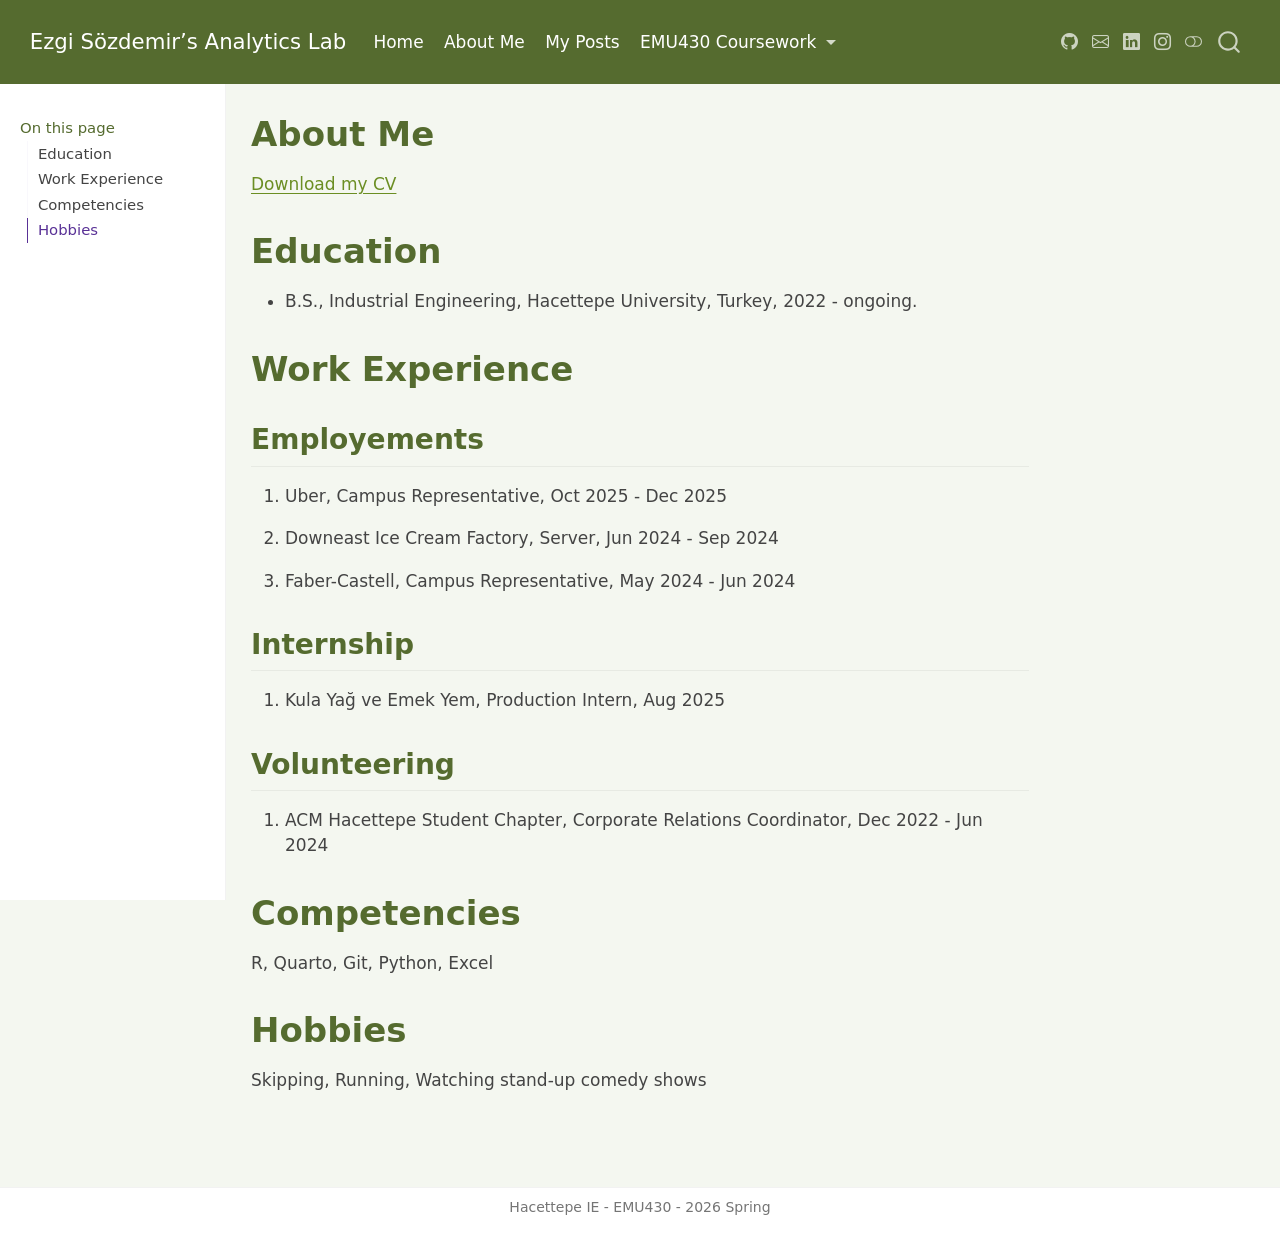
==== commit 278353d9: "CV upload" ====
--- a/docs/about.html
+++ b/docs/about.html
@@ -344,7 +344,7 @@
 </header>
 
 
-<p>[download my CV] (EZGI_SOZDEMIR_CV.pdf)</p>
+<p><a href="EZGI_SOZDEMIR_CV.pdf">Download my CV</a></p>
 <section id="education" class="level1">
 <h1>Education</h1>
 <ul>
